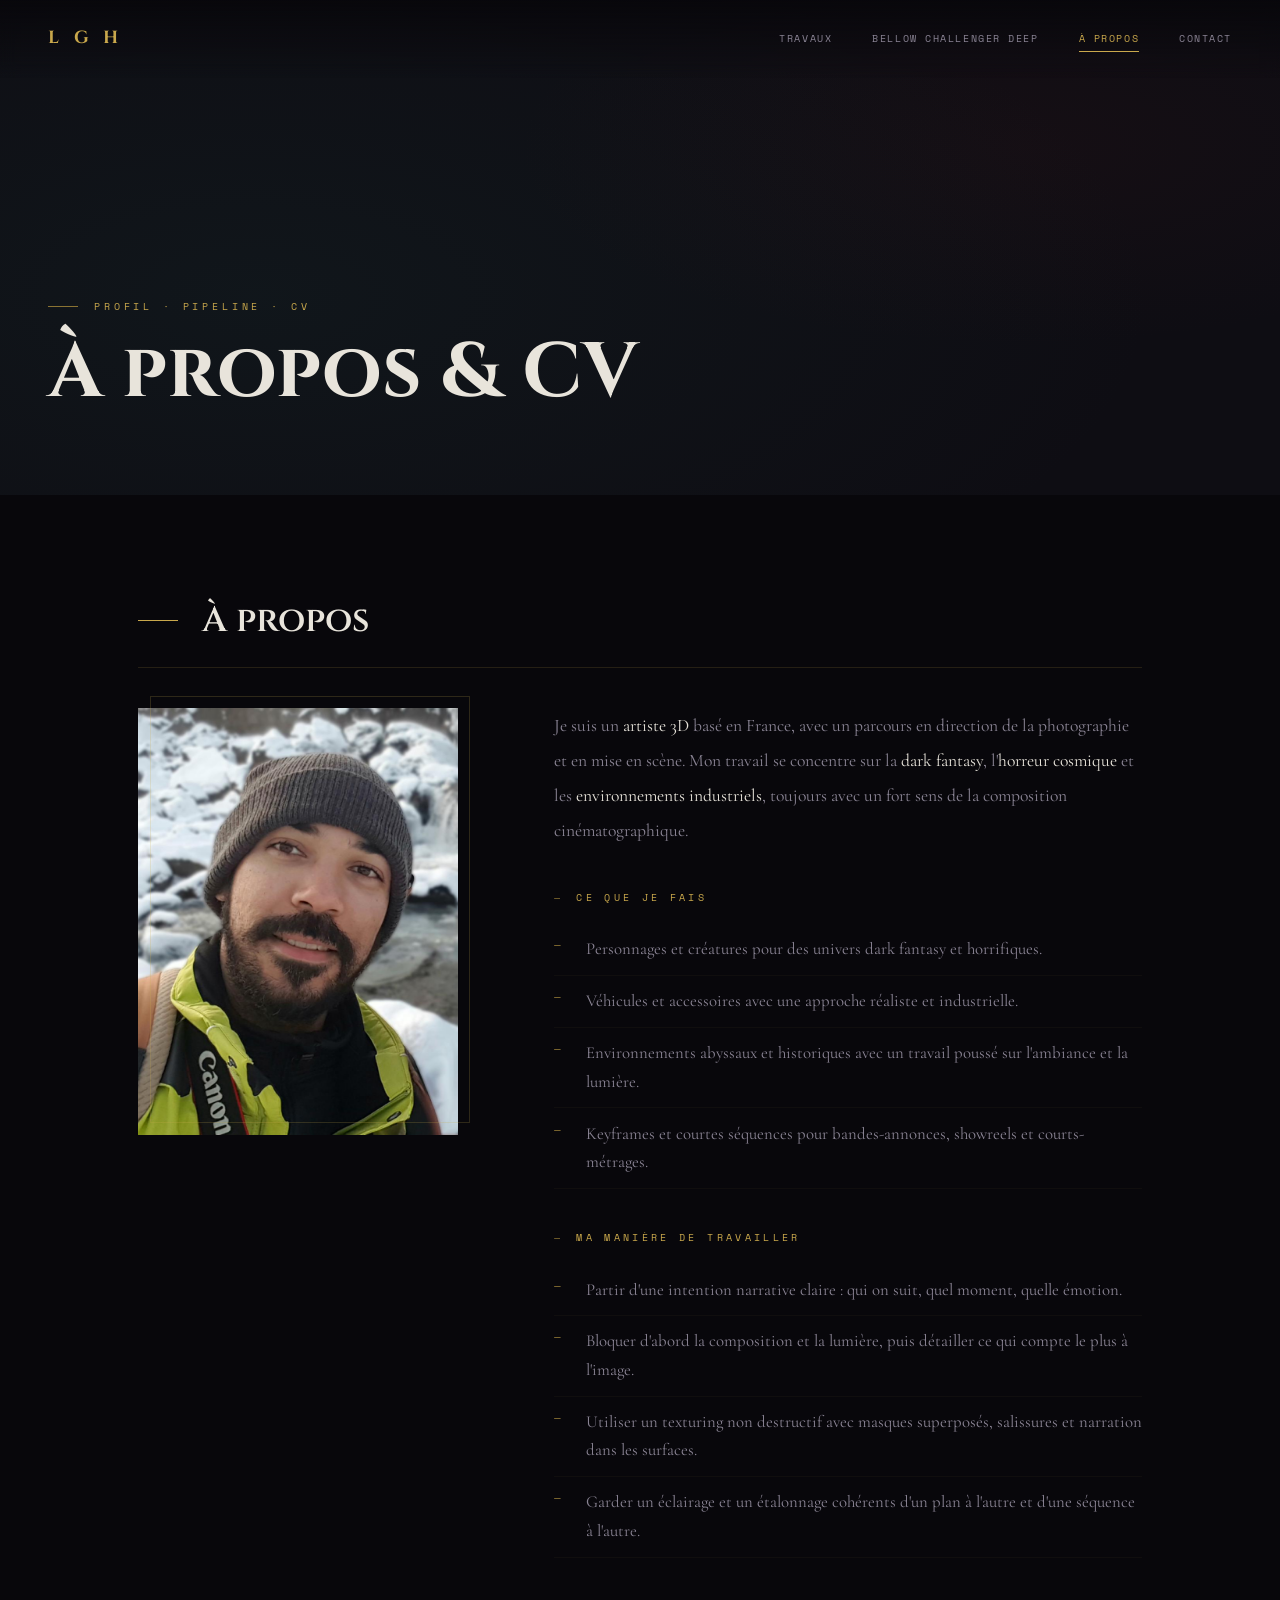
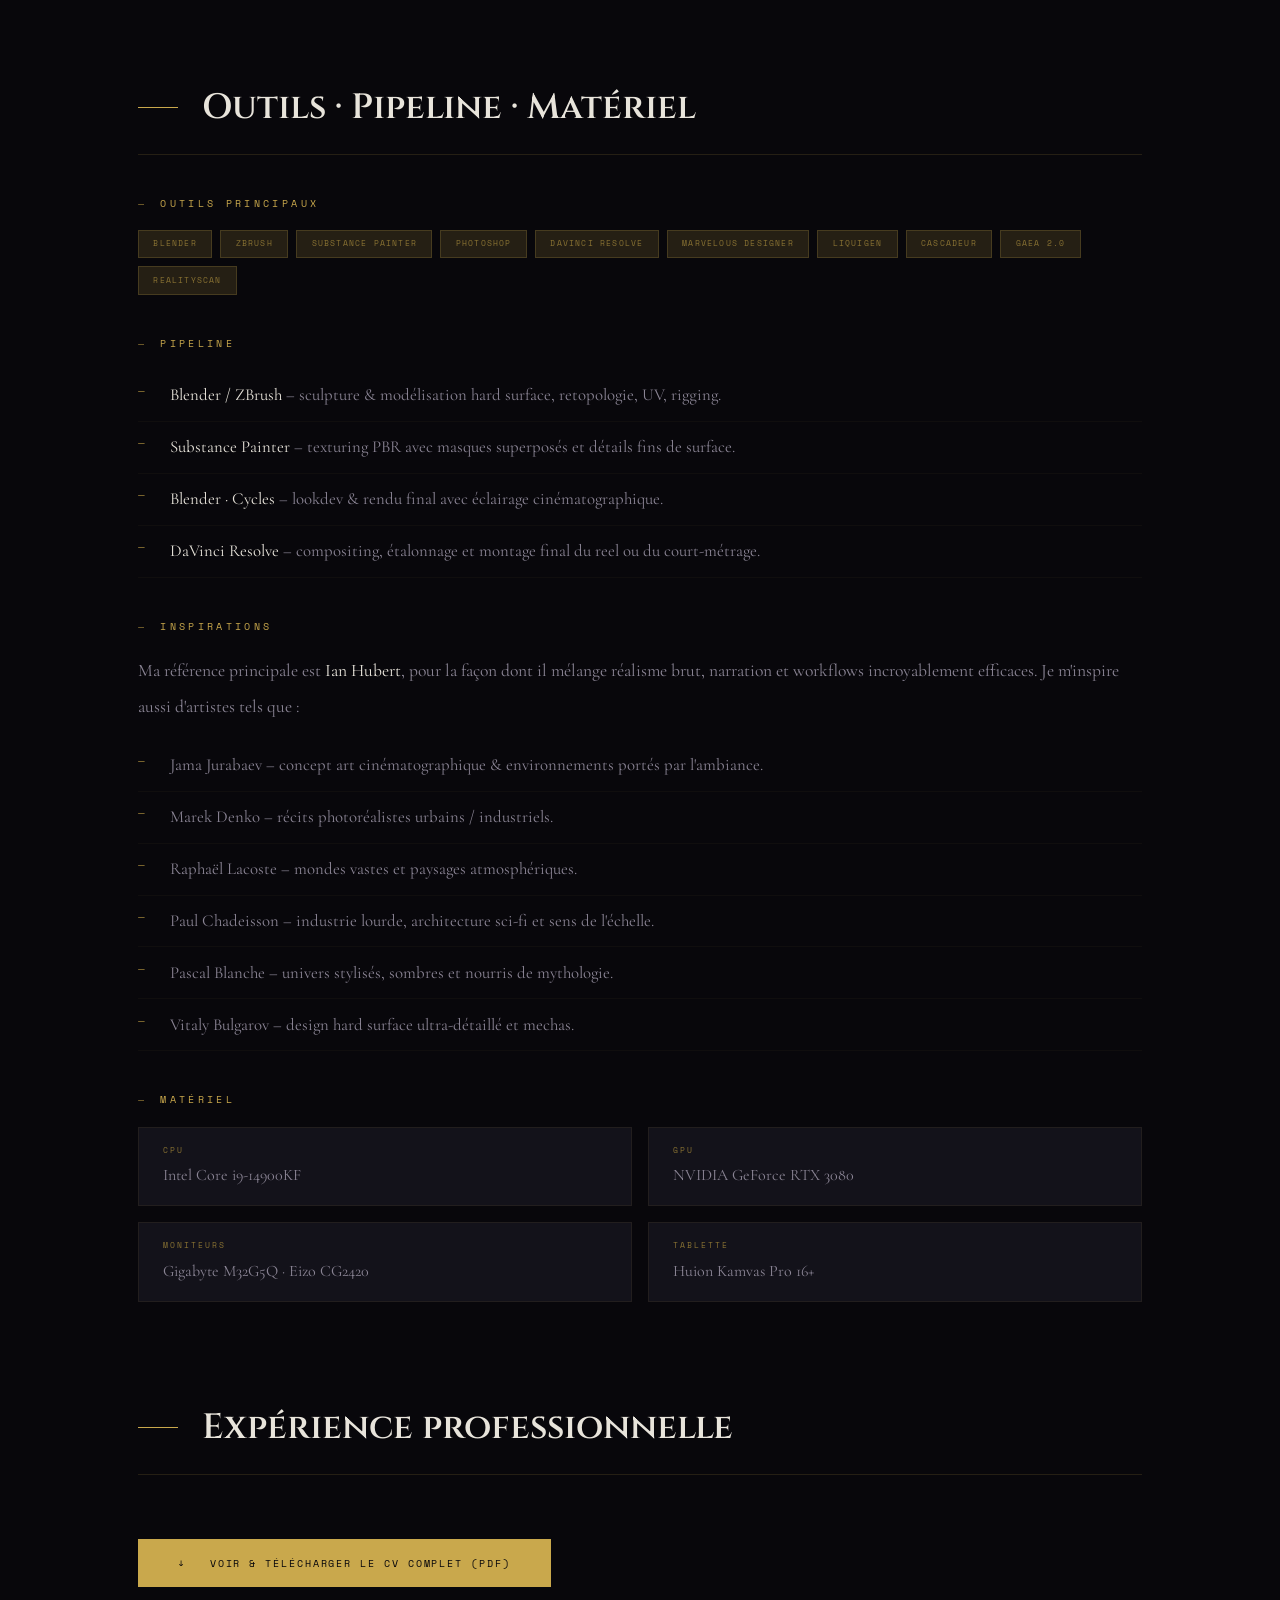
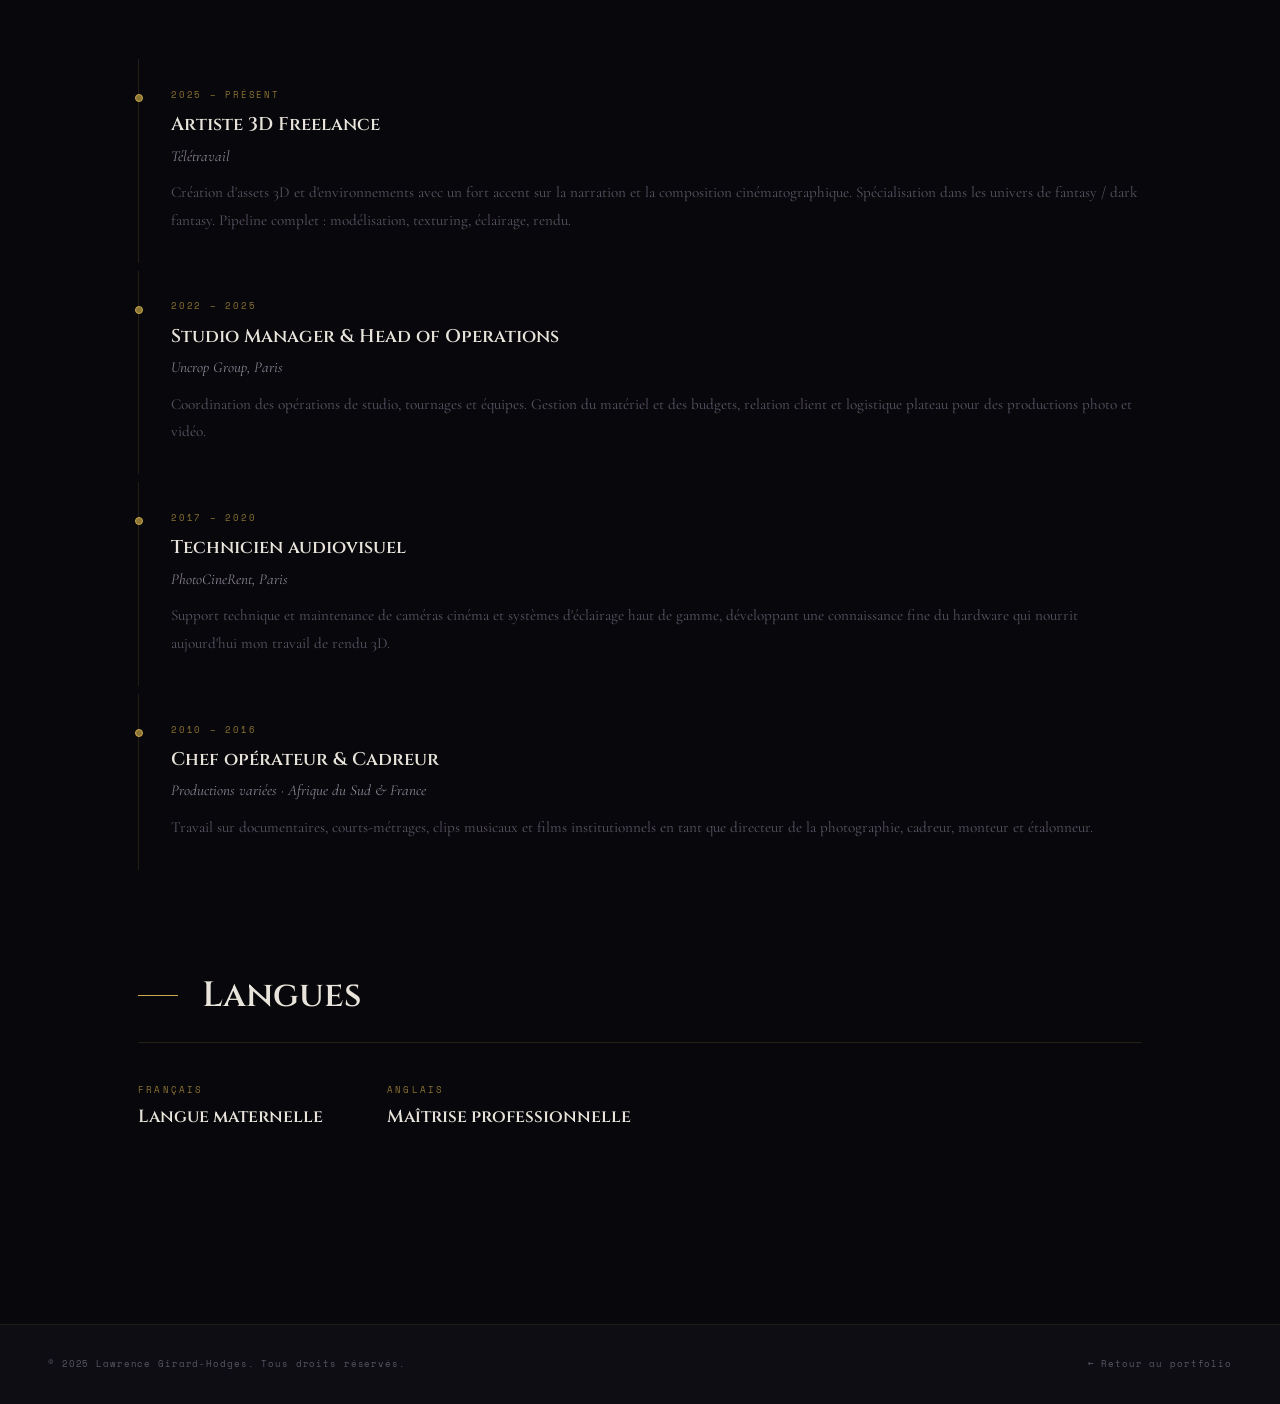
==== about.html @ d0514283 "Add files via upload" ====
<!DOCTYPE html>
<html lang="fr">
<head>
<meta charset="UTF-8">
<meta name="viewport" content="width=device-width, initial-scale=1.0">
<meta name="description" content="À propos, outils, pipeline et CV de Lawrence Girard-Hodges – Artiste 3D & Directeur de la photographie, spécialisé en dark fantasy, horreur cosmique et environnements industriels.">
<title>À propos & CV — Lawrence Girard-Hodges</title>
<link rel="icon" href="assets/images/ui/favicon.png">
<link href="https://fonts.googleapis.com/css2?family=Cinzel:wght@400;600;700;900&family=Cormorant+Garamond:ital,wght@0,300;0,400;0,600;1,300;1,400&family=Space+Mono:wght@400;700&display=swap" rel="stylesheet">
<link rel="stylesheet" href="assets/css/style.css">
<style>
/* ─── HERO PAGE ─── */
.page-hero {
  min-height: 55vh; display: flex; align-items: flex-end;
  padding: 10rem 3rem 5rem; position: relative; overflow: hidden;
  background: var(--bg-surface);
}
.page-hero::before {
  content: ''; position: absolute; inset: 0;
  background:
    radial-gradient(ellipse 70% 80% at 20% 60%, rgba(26,58,58,0.2), transparent),
    radial-gradient(ellipse 40% 40% at 80% 30%, rgba(107,32,32,0.08), transparent);
}
.page-hero-inner { position: relative; z-index: 2; max-width: 800px; }
.page-hero h1 {
  font-family: var(--font-display);
  font-size: clamp(3rem, 6vw, 5rem);
  font-weight: 700; line-height: 1.1;
}

/* ─── CORPS ─── */
.about-body { max-width: 1100px; margin: 0 auto; padding: 6rem 3rem; }

.about-block { margin-bottom: 6rem; }
.block-title {
  font-family: var(--font-display); font-size: clamp(1.6rem, 3vw, 2.2rem);
  font-weight: 600; margin-bottom: 2.5rem;
  padding-bottom: 1rem; border-bottom: 1px solid rgba(201,168,76,0.15);
  display: flex; align-items: center; gap: 1.5rem;
}
.block-title::before { content: ''; width: 40px; height: 1px; background: var(--accent); }

/* Portrait + texte intro */
.about-intro-grid {
  display: grid; grid-template-columns: 320px 1fr;
  gap: 6rem; align-items: start;
}
.about-portrait-wrap { position: relative; }
.about-portrait-wrap img {
  width: 100%; display: block; aspect-ratio: 3/4; object-fit: cover;
}
.about-portrait-wrap::before {
  content: ''; position: absolute;
  inset: -12px -12px 12px 12px;
  border: 1px solid rgba(201,168,76,0.2);
  pointer-events: none;
}
.about-text-block p {
  font-family: var(--font-body); font-size: 1.1rem;
  color: var(--text-secondary); line-height: 2; margin-bottom: 1.5rem;
}
.about-text-block strong { color: var(--text-primary); font-weight: 400; }

/* Sous-titre de section interne */
.sub-label {
  font-family: var(--font-mono); font-size: 0.6rem; letter-spacing: 0.35em;
  text-transform: uppercase; color: var(--accent);
  margin: 2.5rem 0 1.2rem;
  display: flex; align-items: center; gap: 0.8rem;
}
.sub-label::before { content: '—'; color: var(--accent-dim); }

/* Listes */
.about-ul {
  list-style: none; padding: 0; margin: 0 0 1.5rem;
}
.about-ul li {
  font-family: var(--font-body); font-size: 1.05rem;
  color: var(--text-secondary); padding: 0.7rem 0 0.7rem 2rem;
  position: relative; line-height: 1.7;
  border-bottom: 1px solid rgba(201,168,76,0.04);
}
.about-ul li::before {
  content: '—'; position: absolute; left: 0;
  color: var(--accent-dim); font-family: var(--font-mono); font-size: 0.7rem;
}
.about-ul strong { color: var(--text-primary); font-weight: 400; }

/* Tags outils */
.tools-tags { display: flex; flex-wrap: wrap; gap: 0.5rem; margin-top: 0.8rem; }
.tool-tag {
  font-family: var(--font-mono); font-size: 0.5rem; letter-spacing: 0.15em;
  padding: 0.4rem 0.9rem; background: var(--accent-glow);
  border: 1px solid rgba(201,168,76,0.2); color: var(--accent-dim);
  text-transform: uppercase;
}

/* Matériel */
.hardware-grid {
  display: grid; grid-template-columns: repeat(2, 1fr);
  gap: 1rem; margin-top: 1rem;
}
.hw-card {
  background: var(--bg-card); border: 1px solid rgba(201,168,76,0.08);
  padding: 1rem 1.5rem;
}
.hw-label {
  font-family: var(--font-mono); font-size: 0.5rem; letter-spacing: 0.25em;
  color: var(--accent-dim); text-transform: uppercase; margin-bottom: 0.3rem;
}
.hw-value { font-family: var(--font-body); font-size: 1rem; color: var(--text-secondary); }

/* Timeline expérience */
.exp-timeline { margin-top: 1.5rem; }
.exp-entry {
  padding: 1.8rem 0 1.8rem 2rem;
  border-left: 1px solid rgba(201,168,76,0.15);
  position: relative; margin-bottom: 0.5rem;
}
.exp-entry::before {
  content: ''; position: absolute; left: -4.5px; top: 2.2rem;
  width: 8px; height: 8px; border-radius: 50%;
  background: var(--accent-dim); border: 1px solid var(--accent);
}
.exp-date {
  font-family: var(--font-mono); font-size: 0.55rem; letter-spacing: 0.2em;
  color: var(--accent-dim); text-transform: uppercase;
}
.exp-role {
  font-family: var(--font-display); font-size: 1.15rem;
  font-weight: 600; margin: 0.4rem 0 0.2rem;
}
.exp-place {
  font-family: var(--font-body); color: var(--text-secondary);
  font-size: 0.95rem; font-style: italic; margin-bottom: 0.6rem;
}
.exp-desc {
  font-family: var(--font-body); color: var(--text-muted);
  font-size: 0.95rem; line-height: 1.8;
}

/* Download CV */
.cv-dl {
  display: inline-flex; align-items: center; gap: 1rem;
  font-family: var(--font-mono); font-size: 0.6rem; letter-spacing: 0.2em;
  text-transform: uppercase; color: var(--bg-deep);
  background: var(--accent); padding: 1rem 2.5rem;
  text-decoration: none; transition: background 0.3s; margin: 1.5rem 0 3rem;
}
.cv-dl:hover { background: #e0bc5a; }

/* Langues */
.langues-grid { display: flex; gap: 4rem; flex-wrap: wrap; margin-top: 1rem; }
.lang-item { }
.lang-name {
  font-family: var(--font-mono); font-size: 0.55rem; letter-spacing: 0.25em;
  color: var(--accent-dim); text-transform: uppercase; margin-bottom: 0.3rem;
}
.lang-level { font-family: var(--font-display); font-size: 1.1rem; font-weight: 600; }

@media (max-width: 900px) {
  .about-intro-grid { grid-template-columns: 1fr; gap: 3rem; }
  .about-portrait-wrap { max-width: 300px; }
  .hardware-grid { grid-template-columns: 1fr; }
  .about-body { padding: 4rem 1.5rem; }
}
</style>
</head>
<body>

<nav id="mainNav">
  <a href="index.html" class="nav-logo">L G H</a>
  <div class="nav-links" id="navLinks">
    <a href="index.html#works">Travaux</a>
    <a href="projet/bellow-challenger-deep.html">Bellow Challenger Deep</a>
    <a href="about.html" class="active">À propos</a>
    <a href="index.html#contact">Contact</a>
  </div>
  <button class="nav-burger" id="navBurger" aria-label="Menu" aria-expanded="false">
    <span></span><span></span><span></span>
  </button>
</nav>

<!-- HERO -->
<div class="page-hero">
  <div class="page-hero-inner reveal">
    <div class="section-label">Profil · Pipeline · CV</div>
    <h1>À propos &amp; CV</h1>
  </div>
</div>

<div class="about-body">

  <!-- ─── À PROPOS ─── -->
  <div class="about-block reveal">
    <h2 class="block-title">À propos</h2>
    <div class="about-intro-grid">
      <div class="about-portrait-wrap">
        <img src="assets/images/portrait/portraitlawrence.jpg"
             alt="Portrait de Lawrence Girard-Hodges">
      </div>
      <div class="about-text-block">
        <p>
          Je suis un <strong>artiste 3D</strong> basé en France, avec un parcours en direction
          de la photographie et en mise en scène. Mon travail se concentre sur la <strong>dark fantasy</strong>,
          l'<strong>horreur cosmique</strong> et les <strong>environnements industriels</strong>,
          toujours avec un fort sens de la composition cinématographique.
        </p>
        <div class="sub-label">Ce que je fais</div>
        <ul class="about-ul">
          <li>Personnages et créatures pour des univers dark fantasy et horrifiques.</li>
          <li>Véhicules et accessoires avec une approche réaliste et industrielle.</li>
          <li>Environnements abyssaux et historiques avec un travail poussé sur l'ambiance et la lumière.</li>
          <li>Keyframes et courtes séquences pour bandes-annonces, showreels et courts-métrages.</li>
        </ul>
        <div class="sub-label">Ma manière de travailler</div>
        <ul class="about-ul">
          <li>Partir d'une intention narrative claire : qui on suit, quel moment, quelle émotion.</li>
          <li>Bloquer d'abord la composition et la lumière, puis détailler ce qui compte le plus à l'image.</li>
          <li>Utiliser un texturing non destructif avec masques superposés, salissures et narration dans les surfaces.</li>
          <li>Garder un éclairage et un étalonnage cohérents d'un plan à l'autre et d'une séquence à l'autre.</li>
        </ul>
      </div>
    </div>
  </div>

  <!-- ─── OUTILS & PIPELINE ─── -->
  <div class="about-block reveal">
    <h2 class="block-title">Outils · Pipeline · Matériel</h2>

    <div class="sub-label">Outils principaux</div>
    <div class="tools-tags">
      <span class="tool-tag">Blender</span>
      <span class="tool-tag">ZBrush</span>
      <span class="tool-tag">Substance Painter</span>
      <span class="tool-tag">Photoshop</span>
      <span class="tool-tag">DaVinci Resolve</span>
      <span class="tool-tag">Marvelous Designer</span>
      <span class="tool-tag">LiquiGen</span>
      <span class="tool-tag">Cascadeur</span>
      <span class="tool-tag">Gaea 2.0</span>
      <span class="tool-tag">RealityScan</span>
    </div>

    <div class="sub-label" style="margin-top:2.5rem">Pipeline</div>
    <ul class="about-ul">
      <li><strong>Blender / ZBrush</strong> – sculpture &amp; modélisation hard surface, retopologie, UV, rigging.</li>
      <li><strong>Substance Painter</strong> – texturing PBR avec masques superposés et détails fins de surface.</li>
      <li><strong>Blender · Cycles</strong> – lookdev &amp; rendu final avec éclairage cinématographique.</li>
      <li><strong>DaVinci Resolve</strong> – compositing, étalonnage et montage final du reel ou du court-métrage.</li>
    </ul>

    <div class="sub-label" style="margin-top:2.5rem">Inspirations</div>
    <p style="font-family:var(--font-body);font-size:1.1rem;color:var(--text-secondary);line-height:2;margin-bottom:1rem">
      Ma référence principale est <strong style="color:var(--text-primary);font-weight:400">Ian Hubert</strong>,
      pour la façon dont il mélange réalisme brut, narration et workflows incroyablement efficaces.
      Je m'inspire aussi d'artistes tels que :
    </p>
    <ul class="about-ul">
      <li>Jama Jurabaev – concept art cinématographique &amp; environnements portés par l'ambiance.</li>
      <li>Marek Denko – récits photoréalistes urbains / industriels.</li>
      <li>Raphaël Lacoste – mondes vastes et paysages atmosphériques.</li>
      <li>Paul Chadeisson – industrie lourde, architecture sci-fi et sens de l'échelle.</li>
      <li>Pascal Blanche – univers stylisés, sombres et nourris de mythologie.</li>
      <li>Vitaly Bulgarov – design hard surface ultra-détaillé et mechas.</li>
    </ul>

    <div class="sub-label" style="margin-top:2.5rem">Matériel</div>
    <div class="hardware-grid">
      <div class="hw-card">
        <div class="hw-label">CPU</div>
        <div class="hw-value">Intel Core i9-14900KF</div>
      </div>
      <div class="hw-card">
        <div class="hw-label">GPU</div>
        <div class="hw-value">NVIDIA GeForce RTX 3080</div>
      </div>
      <div class="hw-card">
        <div class="hw-label">Moniteurs</div>
        <div class="hw-value">Gigabyte M32G5Q · Eizo CG2420</div>
      </div>
      <div class="hw-card">
        <div class="hw-label">Tablette</div>
        <div class="hw-value">Huion Kamvas Pro 16+</div>
      </div>
    </div>
  </div>

  <!-- ─── EXPÉRIENCE ─── -->
  <div class="about-block reveal">
    <h2 class="block-title">Expérience professionnelle</h2>
    <a href="docs/CV_Lawrence_Girard_Hodges_3D_Artist.pdf"
       class="cv-dl" target="_blank" rel="noopener" download>
      ↓ &nbsp; Voir &amp; télécharger le CV complet (PDF)
    </a>
    <div class="exp-timeline">
      <div class="exp-entry">
        <div class="exp-date">2025 – Présent</div>
        <div class="exp-role">Artiste 3D Freelance</div>
        <div class="exp-place">Télétravail</div>
        <div class="exp-desc">
          Création d'assets 3D et d'environnements avec un fort accent sur la narration et la
          composition cinématographique. Spécialisation dans les univers de fantasy / dark fantasy.
          Pipeline complet : modélisation, texturing, éclairage, rendu.
        </div>
      </div>
      <div class="exp-entry">
        <div class="exp-date">2022 – 2025</div>
        <div class="exp-role">Studio Manager &amp; Head of Operations</div>
        <div class="exp-place">Uncrop Group, Paris</div>
        <div class="exp-desc">
          Coordination des opérations de studio, tournages et équipes. Gestion du matériel
          et des budgets, relation client et logistique plateau pour des productions photo et vidéo.
        </div>
      </div>
      <div class="exp-entry">
        <div class="exp-date">2017 – 2020</div>
        <div class="exp-role">Technicien audiovisuel</div>
        <div class="exp-place">PhotoCineRent, Paris</div>
        <div class="exp-desc">
          Support technique et maintenance de caméras cinéma et systèmes d'éclairage haut de gamme,
          développant une connaissance fine du hardware qui nourrit aujourd'hui mon travail de rendu 3D.
        </div>
      </div>
      <div class="exp-entry">
        <div class="exp-date">2010 – 2016</div>
        <div class="exp-role">Chef opérateur &amp; Cadreur</div>
        <div class="exp-place">Productions variées · Afrique du Sud &amp; France</div>
        <div class="exp-desc">
          Travail sur documentaires, courts-métrages, clips musicaux et films institutionnels
          en tant que directeur de la photographie, cadreur, monteur et étalonneur.
        </div>
      </div>
    </div>
  </div>

  <!-- ─── LANGUES ─── -->
  <div class="about-block reveal">
    <h2 class="block-title">Langues</h2>
    <div class="langues-grid">
      <div class="lang-item">
        <div class="lang-name">Français</div>
        <div class="lang-level">Langue maternelle</div>
      </div>
      <div class="lang-item">
        <div class="lang-name">Anglais</div>
        <div class="lang-level">Maîtrise professionnelle</div>
      </div>
    </div>
  </div>

</div><!-- /about-body -->

<footer>
  <span>© 2025 Lawrence Girard-Hodges. Tous droits réservés.</span>
  <a href="index.html">← Retour au portfolio</a>
</footer>

<script src="assets/js/main.js"></script>
</body>
</html>
---- assets/css/style.css ----
/* ════════════════════════════════════════════════════════
   LAWRENCE GIRARD-HODGES — Portfolio CSS
   ════════════════════════════════════════════════════════ */

*, *::before, *::after { margin: 0; padding: 0; box-sizing: border-box; }

:root {
  --bg-deep: #08070b;
  --bg-surface: #0e0d13;
  --bg-card: #13121a;
  --bg-elevated: #1a1924;
  --text-primary: #e8e4db;
  --text-secondary: #8a8494;
  --text-muted: #5a5565;
  --accent: #c9a84c;
  --accent-dim: #8a7333;
  --accent-glow: rgba(201, 168, 76, 0.15);
  --red-dark: #6b2020;
  --teal-deep: #1a3a3a;
  --font-display: 'Cinzel', serif;
  --font-body: 'Cormorant Garamond', serif;
  --font-mono: 'Space Mono', monospace;
  --transition: all 0.3s ease;
}

html { scroll-behavior: smooth; }

body {
  background: var(--bg-deep);
  color: var(--text-primary);
  font-family: var(--font-body);
  font-size: 18px;
  line-height: 1.7;
  overflow-x: hidden;
}

/* ═══ NAVIGATION ═══ */
nav {
  position: fixed; top: 0; left: 0; right: 0; z-index: 1000;
  padding: 1.5rem 3rem;
  display: flex; justify-content: space-between; align-items: center;
  background: linear-gradient(to bottom, rgba(8,7,11,0.95), transparent);
  backdrop-filter: blur(8px);
  transition: var(--transition);
}
nav.scrolled {
  padding: 1rem 3rem;
  background: rgba(8,7,11,0.97);
  border-bottom: 1px solid rgba(201,168,76,0.1);
}
.nav-logo {
  font-family: var(--font-display);
  font-size: 1.1rem; font-weight: 700;
  letter-spacing: 0.3em; color: var(--accent);
  text-decoration: none;
}
.nav-links { display: flex; gap: 2.5rem; align-items: center; }
.nav-links a {
  font-family: var(--font-mono);
  font-size: 0.65rem; letter-spacing: 0.15em;
  text-transform: uppercase; color: var(--text-secondary);
  text-decoration: none; position: relative;
  transition: color 0.3s;
}
.nav-links a:hover { color: var(--text-primary); }
.nav-links a.active { color: var(--accent); }
.nav-links a::after {
  content: ''; position: absolute;
  bottom: -4px; left: 0; width: 0; height: 1px;
  background: var(--accent);
  transition: width 0.3s ease;
}
.nav-links a:hover::after, .nav-links a.active::after { width: 100%; }
.nav-lang {
  display: flex; align-items: center; gap: 0.4rem;
  font-family: var(--font-mono); font-size: 0.6rem;
  padding: 0.3rem 0.8rem; border: 1px solid var(--text-muted);
  color: var(--text-muted); cursor: pointer;
  transition: var(--transition); background: none;
}
.nav-lang img { width: 14px; height: 10px; object-fit: cover; }
.nav-lang:hover { border-color: var(--accent); color: var(--accent); }
.nav-burger { display: none; flex-direction: column; gap: 5px; cursor: pointer; background: none; border: none; padding: 4px; }
.nav-burger span { display: block; width: 24px; height: 1px; background: var(--text-secondary); transition: var(--transition); }

/* ═══ SECTIONS COMMUNES ═══ */
section { padding: 8rem 3rem; position: relative; }
.container { max-width: 1200px; margin: 0 auto; }

.section-label {
  font-family: var(--font-mono);
  font-size: 0.6rem; letter-spacing: 0.4em;
  text-transform: uppercase; color: var(--accent);
  margin-bottom: 1rem;
  display: flex; align-items: center; gap: 1rem;
}
.section-label::before { content: ''; width: 30px; height: 1px; background: var(--accent-dim); }
.section-title {
  font-family: var(--font-display);
  font-size: clamp(2rem, 4vw, 3.2rem);
  font-weight: 700; letter-spacing: 0.03em;
  line-height: 1.2; margin-bottom: 1.5rem;
}
.section-desc { max-width: 550px; color: var(--text-secondary); font-size: 1.1rem; font-weight: 300; }

/* ═══ HERO ═══ */
.hero {
  min-height: 100vh;
  display: flex; flex-direction: column;
  justify-content: center; align-items: center;
  text-align: center;
  position: relative; overflow: hidden;
}
.hero::before {
  content: ''; position: absolute; inset: 0;
  background:
    radial-gradient(ellipse 80% 60% at 50% 40%, rgba(26,58,58,0.25), transparent),
    radial-gradient(ellipse 40% 30% at 70% 60%, rgba(107,32,32,0.12), transparent);
  animation: heroGlow 8s ease-in-out infinite alternate;
}
@keyframes heroGlow { 0% { opacity: 0.6; } 100% { opacity: 1; } }
.hero-noise {
  position: absolute; inset: 0;
  background: url("data:image/svg+xml,%3Csvg viewBox='0 0 256 256' xmlns='http://www.w3.org/2000/svg'%3E%3Cfilter id='n'%3E%3CfeTurbulence type='fractalNoise' baseFrequency='0.9' numOctaves='4' stitchTiles='stitch'/%3E%3C/filter%3E%3Crect width='100%25' height='100%25' filter='url(%23n)' opacity='0.03'/%3E%3C/svg%3E");
  pointer-events: none;
}
.hero-line {
  position: absolute; top: 20%; left: 50%;
  width: 1px; height: 15vh;
  background: linear-gradient(to bottom, transparent, var(--accent-dim), transparent);
  animation: linePulse 3s ease-in-out infinite;
}
@keyframes linePulse {
  0%, 100% { opacity: 0.3; transform: translateX(-50%) scaleY(0.8); }
  50% { opacity: 0.7; transform: translateX(-50%) scaleY(1); }
}
.hero-content { position: relative; z-index: 2; padding: 0 1rem; }
.hero-subtitle {
  font-family: var(--font-mono);
  font-size: 0.65rem; letter-spacing: 0.4em;
  text-transform: uppercase; color: var(--accent);
  margin-bottom: 2rem;
  opacity: 0; animation: fadeUp 1s 0.3s forwards;
}
.hero-title {
  font-family: var(--font-display);
  font-size: clamp(2.5rem, 6vw, 5rem);
  font-weight: 900; line-height: 1.1;
  letter-spacing: 0.05em;
  margin-bottom: 1.5rem;
  opacity: 0; animation: fadeUp 1s 0.6s forwards;
}
.hero-title span {
  display: block;
  background: linear-gradient(135deg, var(--text-primary) 0%, var(--accent) 50%, var(--text-primary) 100%);
  background-size: 200% auto;
  -webkit-background-clip: text; -webkit-text-fill-color: transparent;
  background-clip: text;
  animation: shimmer 4s ease-in-out infinite;
}
@keyframes shimmer { 0%, 100% { background-position: 0% center; } 50% { background-position: 200% center; } }
.hero-tagline {
  font-family: var(--font-body);
  font-size: 1.3rem; font-weight: 300;
  font-style: italic; color: var(--text-secondary);
  margin-bottom: 3rem;
  opacity: 0; animation: fadeUp 1s 0.9s forwards;
}
.hero-tags {
  display: flex; gap: 1rem; justify-content: center; flex-wrap: wrap;
  opacity: 0; animation: fadeUp 1s 1.2s forwards;
}
.hero-tag {
  font-family: var(--font-mono);
  font-size: 0.55rem; letter-spacing: 0.15em;
  text-transform: uppercase;
  padding: 0.4rem 1rem;
  border: 1px solid var(--text-muted);
  color: var(--text-muted);
  transition: var(--transition);
}
.hero-tag:hover { border-color: var(--accent); color: var(--accent); }
.hero-scroll {
  position: absolute; bottom: 3rem; left: 50%;
  transform: translateX(-50%);
  display: flex; flex-direction: column; align-items: center; gap: 0.5rem;
  opacity: 0; animation: fadeUp 1s 1.5s forwards;
}
.hero-scroll span {
  font-family: var(--font-mono); font-size: 0.55rem;
  letter-spacing: 0.2em; color: var(--text-muted);
  writing-mode: vertical-lr;
}
.hero-scroll-line {
  width: 1px; height: 40px;
  background: var(--accent-dim);
  animation: scrollLine 2s ease-in-out infinite;
}
@keyframes scrollLine {
  0% { transform: scaleY(0); transform-origin: top; }
  50% { transform: scaleY(1); transform-origin: top; }
  51% { transform-origin: bottom; }
  100% { transform: scaleY(0); transform-origin: bottom; }
}
@keyframes fadeUp {
  from { opacity: 0; transform: translateY(30px); }
  to { opacity: 1; transform: translateY(0); }
}

/* ═══ FEATURED PROJECT ═══ */
.featured { padding: 0 3rem 8rem; }
.featured-card {
  position: relative; border-radius: 2px; overflow: hidden;
  display: grid; grid-template-columns: 1fr 1fr;
  background: var(--bg-card);
  border: 1px solid rgba(201,168,76,0.08);
  transition: border-color 0.4s;
}
.featured-card:hover { border-color: rgba(201,168,76,0.2); }
.featured-img { position: relative; overflow: hidden; min-height: 500px; }
.featured-img img { width: 100%; height: 100%; object-fit: cover; transition: transform 0.6s ease; }
.featured-card:hover .featured-img img { transform: scale(1.03); }
.featured-img::after {
  content: ''; position: absolute; inset: 0;
  background: linear-gradient(to right, transparent 60%, var(--bg-card));
}
.featured-info {
  padding: 4rem;
  display: flex; flex-direction: column; justify-content: center;
  background: var(--bg-card);
}
.featured-badge {
  display: inline-block;
  font-family: var(--font-mono); font-size: 0.5rem; letter-spacing: 0.3em;
  text-transform: uppercase; color: var(--accent);
  border: 1px solid var(--accent-dim);
  padding: 0.3rem 0.8rem; margin-bottom: 1.5rem;
}
.featured-name {
  font-family: var(--font-display);
  font-size: clamp(1.8rem, 3vw, 2.8rem);
  font-weight: 700; line-height: 1.2;
  margin-bottom: 1.5rem;
}
.featured-desc { color: var(--text-secondary); font-size: 1rem; margin-bottom: 2rem; line-height: 1.8; }
.featured-tags { display: flex; flex-wrap: wrap; gap: 0.5rem; margin-bottom: 2.5rem; }
.featured-tags span {
  font-family: var(--font-mono); font-size: 0.5rem; letter-spacing: 0.15em;
  padding: 0.3rem 0.8rem; background: var(--accent-glow);
  border: 1px solid rgba(201,168,76,0.25); color: var(--accent-dim);
  text-transform: uppercase;
}
.btn-view {
  display: inline-block;
  font-family: var(--font-mono); font-size: 0.6rem; letter-spacing: 0.2em;
  text-transform: uppercase; color: var(--text-primary);
  border: 1px solid var(--text-muted);
  padding: 0.8rem 2rem; text-decoration: none;
  transition: var(--transition); align-self: flex-start;
}
.btn-view:hover { border-color: var(--accent); color: var(--accent); }

/* ═══ WORKS GRID ═══ */
.works { background: var(--bg-surface); }
.works-filters { display: flex; gap: 1rem; flex-wrap: wrap; margin: 3rem 0 2rem; }
.filter-btn {
  font-family: var(--font-mono); font-size: 0.55rem; letter-spacing: 0.15em;
  text-transform: uppercase; color: var(--text-muted);
  background: none; border: 1px solid transparent;
  padding: 0.5rem 1.2rem; cursor: pointer;
  transition: var(--transition);
}
.filter-btn:hover, .filter-btn.active { color: var(--accent); border-color: rgba(201,168,76,0.3); }
.works-grid {
  display: grid;
  grid-template-columns: repeat(3, 1fr);
  gap: 3px;
}
.work-item {
  position: relative; overflow: hidden;
  aspect-ratio: 4/3; cursor: pointer;
}
.work-item img { width: 100%; height: 100%; object-fit: cover; transition: transform 0.5s ease; display: block; }
.work-item:hover img { transform: scale(1.05); }
.work-overlay {
  position: absolute; inset: 0;
  background: linear-gradient(to top, rgba(8,7,11,0.9) 0%, transparent 60%);
  opacity: 0; transition: opacity 0.3s;
  display: flex; flex-direction: column;
  justify-content: flex-end; padding: 1.5rem;
}
.work-item:hover .work-overlay { opacity: 1; }
.work-overlay span {
  font-family: var(--font-mono); font-size: 0.5rem; letter-spacing: 0.2em;
  text-transform: uppercase; color: var(--accent); margin-bottom: 0.3rem;
}
.work-overlay h4 { font-family: var(--font-display); font-size: 1rem; font-weight: 600; }

/* ═══ ABOUT ═══ */
.about {
  max-width: 1200px; margin: 0 auto;
  display: grid; grid-template-columns: 1fr 1fr; gap: 6rem; align-items: center;
}
.about-portrait { position: relative; }
.about-portrait img {
  width: 100%; aspect-ratio: 3/4; object-fit: cover; display: block;
}
.about-portrait::before {
  content: ''; position: absolute;
  inset: -12px -12px 12px 12px;
  border: 1px solid rgba(201,168,76,0.2);
  pointer-events: none;
}
.about-text h3 {
  font-family: var(--font-display);
  font-size: clamp(1.8rem, 3vw, 2.5rem);
  font-weight: 600; margin-bottom: 1.5rem;
}
.about-text p { color: var(--text-secondary); margin-bottom: 1.5rem; font-size: 1.1rem; }
.about-text strong { color: var(--text-primary); }
.tools-grid {
  display: grid; grid-template-columns: repeat(4, 1fr);
  gap: 1rem; margin-top: 2.5rem;
}
.tool {
  display: flex; flex-direction: column; align-items: center; gap: 0.5rem;
  padding: 1rem 0.5rem; background: var(--bg-card);
  border: 1px solid rgba(201,168,76,0.06);
  transition: border-color 0.3s;
}
.tool:hover { border-color: rgba(201,168,76,0.2); }
.tool img { width: 32px; height: 32px; object-fit: contain; filter: brightness(0.8); transition: filter 0.3s; }
.tool:hover img { filter: brightness(1); }
.tool span { font-family: var(--font-mono); font-size: 0.5rem; letter-spacing: 0.1em; color: var(--text-muted); text-transform: uppercase; }

/* ═══ CV ═══ */
.cv-section { background: var(--bg-surface); }
.cv-grid { display: grid; grid-template-columns: 1fr 1fr; gap: 4rem; margin-top: 4rem; }
.cv-column h3 {
  font-family: var(--font-display); font-size: 1.3rem; font-weight: 600;
  color: var(--accent); margin-bottom: 2rem;
  padding-bottom: 1rem; border-bottom: 1px solid rgba(201,168,76,0.15);
}
.cv-entry {
  padding: 1.5rem 0 1.5rem 1.5rem;
  border-left: 1px solid rgba(201,168,76,0.15);
  margin-bottom: 1.5rem; position: relative;
}
.cv-entry::before {
  content: ''; position: absolute; left: -4px; top: 1.8rem;
  width: 7px; height: 7px; border-radius: 50%;
  background: var(--accent-dim); border: 1px solid var(--accent);
}
.cv-date {
  font-family: var(--font-mono); font-size: 0.55rem; letter-spacing: 0.2em;
  color: var(--accent-dim); text-transform: uppercase;
}
.cv-role { font-family: var(--font-display); font-size: 1.1rem; margin: 0.3rem 0; }
.cv-place { font-family: var(--font-body); color: var(--text-secondary); font-size: 0.95rem; font-style: italic; }
.cv-download {
  display: inline-block; margin-top: 3rem;
  font-family: var(--font-mono); font-size: 0.6rem; letter-spacing: 0.2em;
  text-transform: uppercase; color: var(--accent);
  border: 1px solid var(--accent-dim);
  padding: 1rem 2.5rem; text-decoration: none;
  transition: var(--transition);
}
.cv-download:hover { background: var(--accent-glow); border-color: var(--accent); }

/* ═══ CONTACT ═══ */
.contact { text-align: center; }
.contact-title {
  font-family: var(--font-display);
  font-size: clamp(2.5rem, 5vw, 4rem);
  font-weight: 700; letter-spacing: 0.05em;
  margin-bottom: 1.5rem;
}
.contact-desc { color: var(--text-secondary); font-size: 1.2rem; max-width: 500px; margin: 0 auto 3rem; }
.contact-links { display: flex; justify-content: center; gap: 2rem; flex-wrap: wrap; margin-bottom: 2rem; }
.contact-link {
  font-family: var(--font-mono); font-size: 0.65rem; letter-spacing: 0.15em;
  text-transform: uppercase; color: var(--text-secondary);
  text-decoration: none; transition: color 0.3s;
}
.contact-link:hover { color: var(--accent); }
.contact-email {
  display: block;
  font-family: var(--font-body); font-size: 1.2rem; font-weight: 300;
  color: var(--text-muted); text-decoration: none;
  transition: color 0.3s; margin-top: 1rem;
}
.contact-email:hover { color: var(--accent); }

/* ═══ FOOTER ═══ */
footer {
  background: var(--bg-surface);
  border-top: 1px solid rgba(201,168,76,0.1);
  padding: 2rem 3rem;
  display: flex; justify-content: space-between; align-items: center;
  font-family: var(--font-mono); font-size: 0.55rem;
  letter-spacing: 0.1em; color: var(--text-muted);
}
footer a { color: var(--text-muted); text-decoration: none; transition: color 0.3s; }
footer a:hover { color: var(--accent); }

/* ═══ STATUS BADGE ═══ */
.status-badge {
  position: fixed; bottom: 2rem; right: 2rem; z-index: 90;
  display: flex; align-items: center; gap: 0.5rem;
  font-family: var(--font-mono); font-size: 0.5rem; letter-spacing: 0.15em;
  text-transform: uppercase; color: var(--text-muted);
  padding: 0.5rem 1rem;
  background: rgba(8,7,11,0.8); border: 1px solid rgba(201,168,76,0.1);
  backdrop-filter: blur(4px);
}
.status-dot {
  width: 6px; height: 6px; border-radius: 50%;
  background: #4caf50; animation: pulse 2s infinite;
}
@keyframes pulse { 0%, 100% { opacity: 1; } 50% { opacity: 0.4; } }

/* ═══ PAGE PROJET ═══ */
.project-hero {
  min-height: 70vh; position: relative; overflow: hidden;
  display: flex; align-items: flex-end;
}
.project-hero-img { position: absolute; inset: 0; }
.project-hero-img img { width: 100%; height: 100%; object-fit: cover; }
.project-hero-img::after {
  content: ''; position: absolute; inset: 0;
  background: linear-gradient(to top, var(--bg-deep) 0%, rgba(8,7,11,0.3) 60%, transparent);
}
.project-hero-content {
  position: relative; z-index: 2;
  padding: 6rem 3rem 4rem; width: 100%;
}
.project-breadcrumb {
  font-family: var(--font-mono); font-size: 0.55rem; letter-spacing: 0.2em;
  color: var(--text-muted); margin-bottom: 1rem;
}
.project-breadcrumb a { color: var(--text-muted); text-decoration: none; }
.project-breadcrumb a:hover { color: var(--accent); }
.project-title {
  font-family: var(--font-display);
  font-size: clamp(2.5rem, 5vw, 4.5rem);
  font-weight: 700; line-height: 1.1;
}
.project-gallery {
  display: grid; gap: 3px;
  grid-template-columns: repeat(2, 1fr);
}
.gallery-item { overflow: hidden; cursor: pointer; }
.gallery-item.wide { grid-column: span 2; }
.gallery-item img { width: 100%; height: 100%; object-fit: cover; display: block; transition: transform 0.5s; }
.gallery-item:hover img { transform: scale(1.03); }
.project-info {
  display: grid; grid-template-columns: 2fr 1fr; gap: 6rem;
  padding: 6rem 3rem;
}
.project-desc { font-size: 1.15rem; color: var(--text-secondary); line-height: 2; }
.project-meta { }
.project-meta-item { margin-bottom: 2rem; }
.project-meta-label {
  font-family: var(--font-mono); font-size: 0.5rem; letter-spacing: 0.3em;
  color: var(--accent); text-transform: uppercase; margin-bottom: 0.5rem;
}
.project-meta-value { font-family: var(--font-display); font-size: 1rem; }
.project-nav {
  display: flex; justify-content: space-between; padding: 3rem;
  border-top: 1px solid rgba(201,168,76,0.1);
}
.project-nav a {
  font-family: var(--font-mono); font-size: 0.6rem; letter-spacing: 0.15em;
  text-transform: uppercase; color: var(--text-secondary);
  text-decoration: none; transition: color 0.3s;
}
.project-nav a:hover { color: var(--accent); }

/* ═══ LIGHTBOX ═══ */
.lightbox {
  position: fixed; inset: 0; z-index: 9999;
  background: rgba(8,7,11,0.96);
  display: flex; align-items: center; justify-content: center;
  opacity: 0; pointer-events: none; transition: opacity 0.3s;
}
.lightbox.active { opacity: 1; pointer-events: all; }
.lightbox img { max-width: 90vw; max-height: 90vh; object-fit: contain; }
.lightbox-close {
  position: absolute; top: 2rem; right: 2rem;
  font-family: var(--font-mono); font-size: 0.7rem; letter-spacing: 0.2em;
  color: var(--text-muted); cursor: pointer; background: none; border: none;
  transition: color 0.3s;
}
.lightbox-close:hover { color: var(--accent); }
.lightbox-nav {
  position: absolute; top: 50%; transform: translateY(-50%);
  font-size: 1.5rem; color: var(--text-muted); cursor: pointer;
  background: none; border: none; transition: color 0.3s; padding: 1rem;
}
.lightbox-nav:hover { color: var(--accent); }
.lightbox-prev { left: 2rem; }
.lightbox-next { right: 2rem; }

/* ═══ SCROLL REVEAL ═══ */
.reveal { opacity: 0; transform: translateY(30px); transition: opacity 0.7s ease, transform 0.7s ease; }
.reveal.visible { opacity: 1; transform: none; }

/* ═══ RESPONSIVE ═══ */
@media (max-width: 900px) {
  nav { padding: 1.2rem 1.5rem; }
  nav.scrolled { padding: 0.8rem 1.5rem; }
  .nav-links { display: none; gap: 1.5rem; }
  .nav-links.open {
    display: flex; flex-direction: column;
    position: fixed; top: 0; left: 0; right: 0; bottom: 0;
    background: rgba(8,7,11,0.98); justify-content: center; align-items: center;
    z-index: 999; gap: 2.5rem;
  }
  .nav-links.open a { font-size: 1rem; }
  .nav-burger { display: flex; z-index: 1000; }
  section { padding: 5rem 1.5rem; }
  .featured { padding: 0 1.5rem 5rem; }
  .featured-card { grid-template-columns: 1fr; }
  .featured-img { min-height: 300px; }
  .featured-img::after { background: linear-gradient(to top, var(--bg-card), transparent); }
  .featured-info { padding: 2.5rem 2rem; }
  .works-grid { grid-template-columns: repeat(2, 1fr); }
  .about { grid-template-columns: 1fr; gap: 3rem; }
  .cv-grid { grid-template-columns: 1fr; gap: 2rem; }
  footer { flex-direction: column; gap: 1rem; text-align: center; }
  .project-info { grid-template-columns: 1fr; gap: 3rem; }
  .project-gallery { grid-template-columns: 1fr; }
  .gallery-item.wide { grid-column: span 1; }
}
@media (max-width: 600px) {
  .hero-title { font-size: clamp(2rem, 10vw, 3rem); }
  .works-grid { grid-template-columns: 1fr; }
  .tools-grid { grid-template-columns: repeat(4, 1fr); }
}
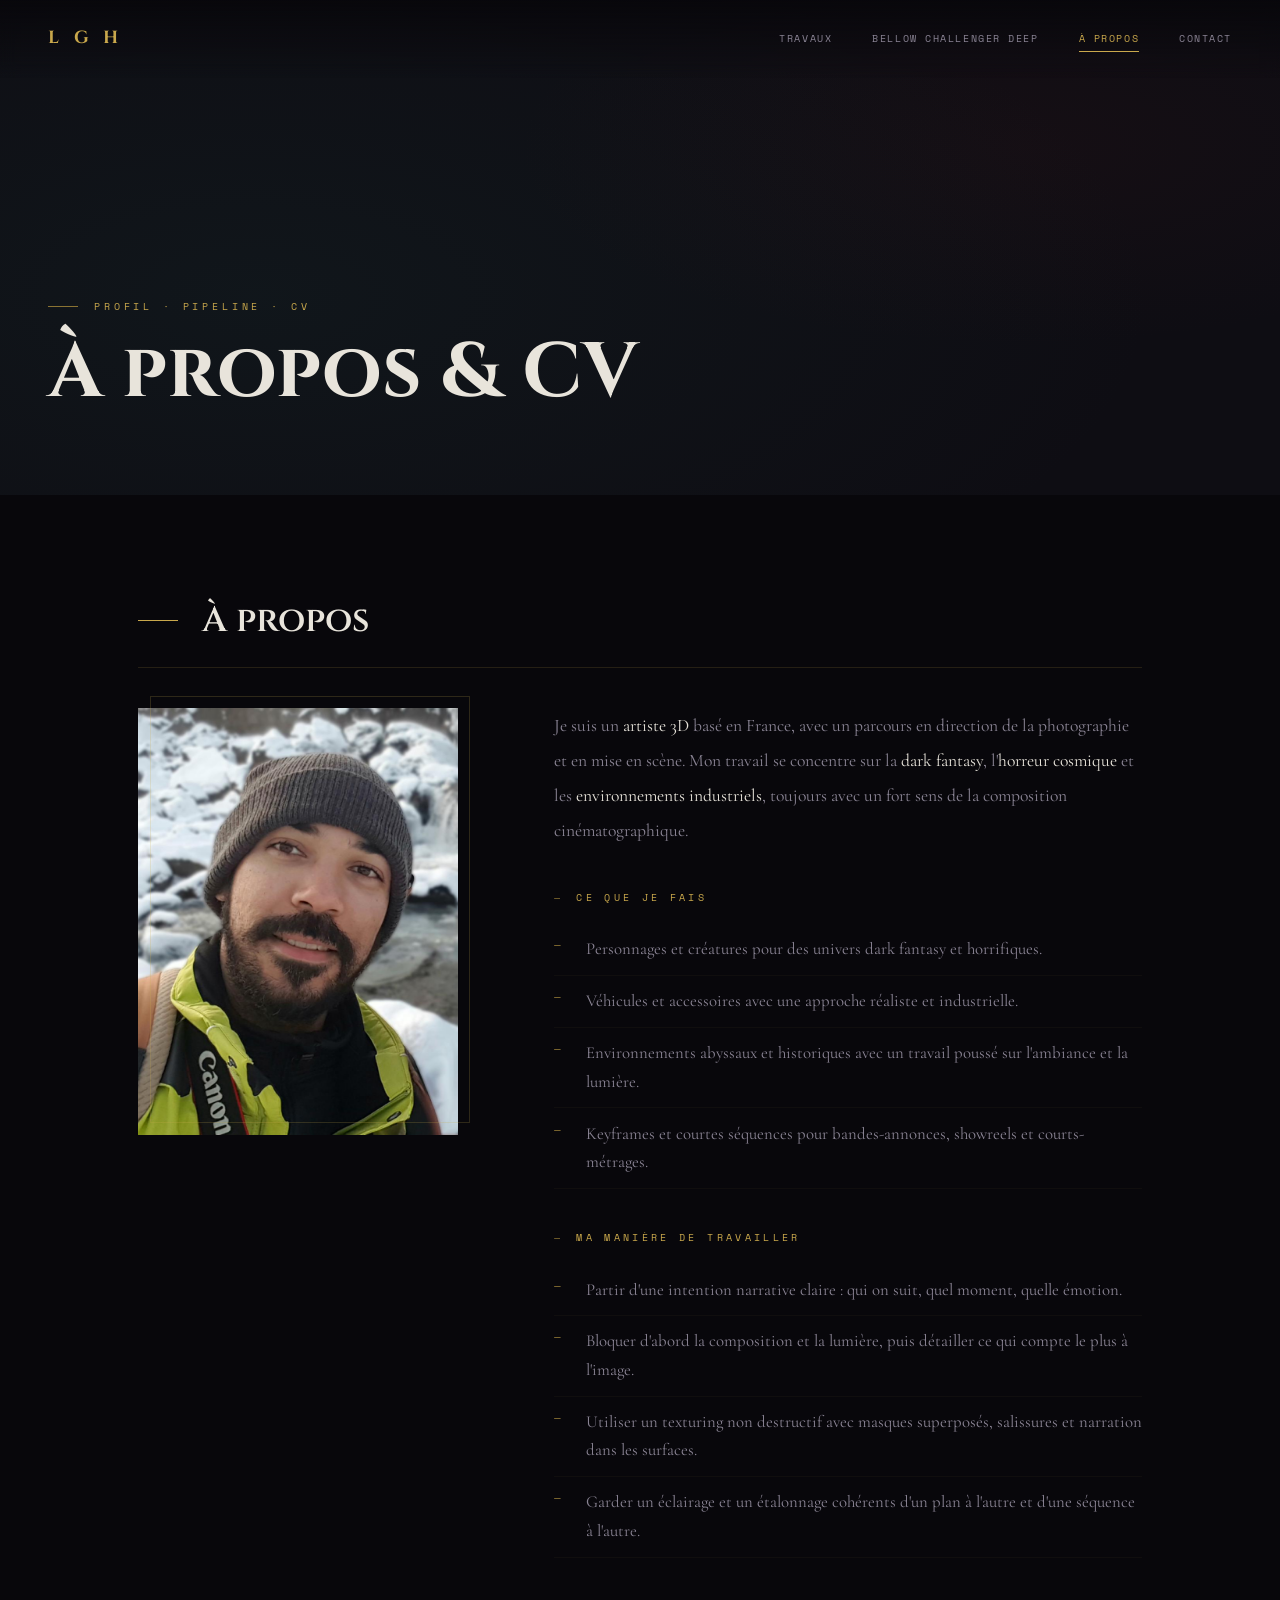
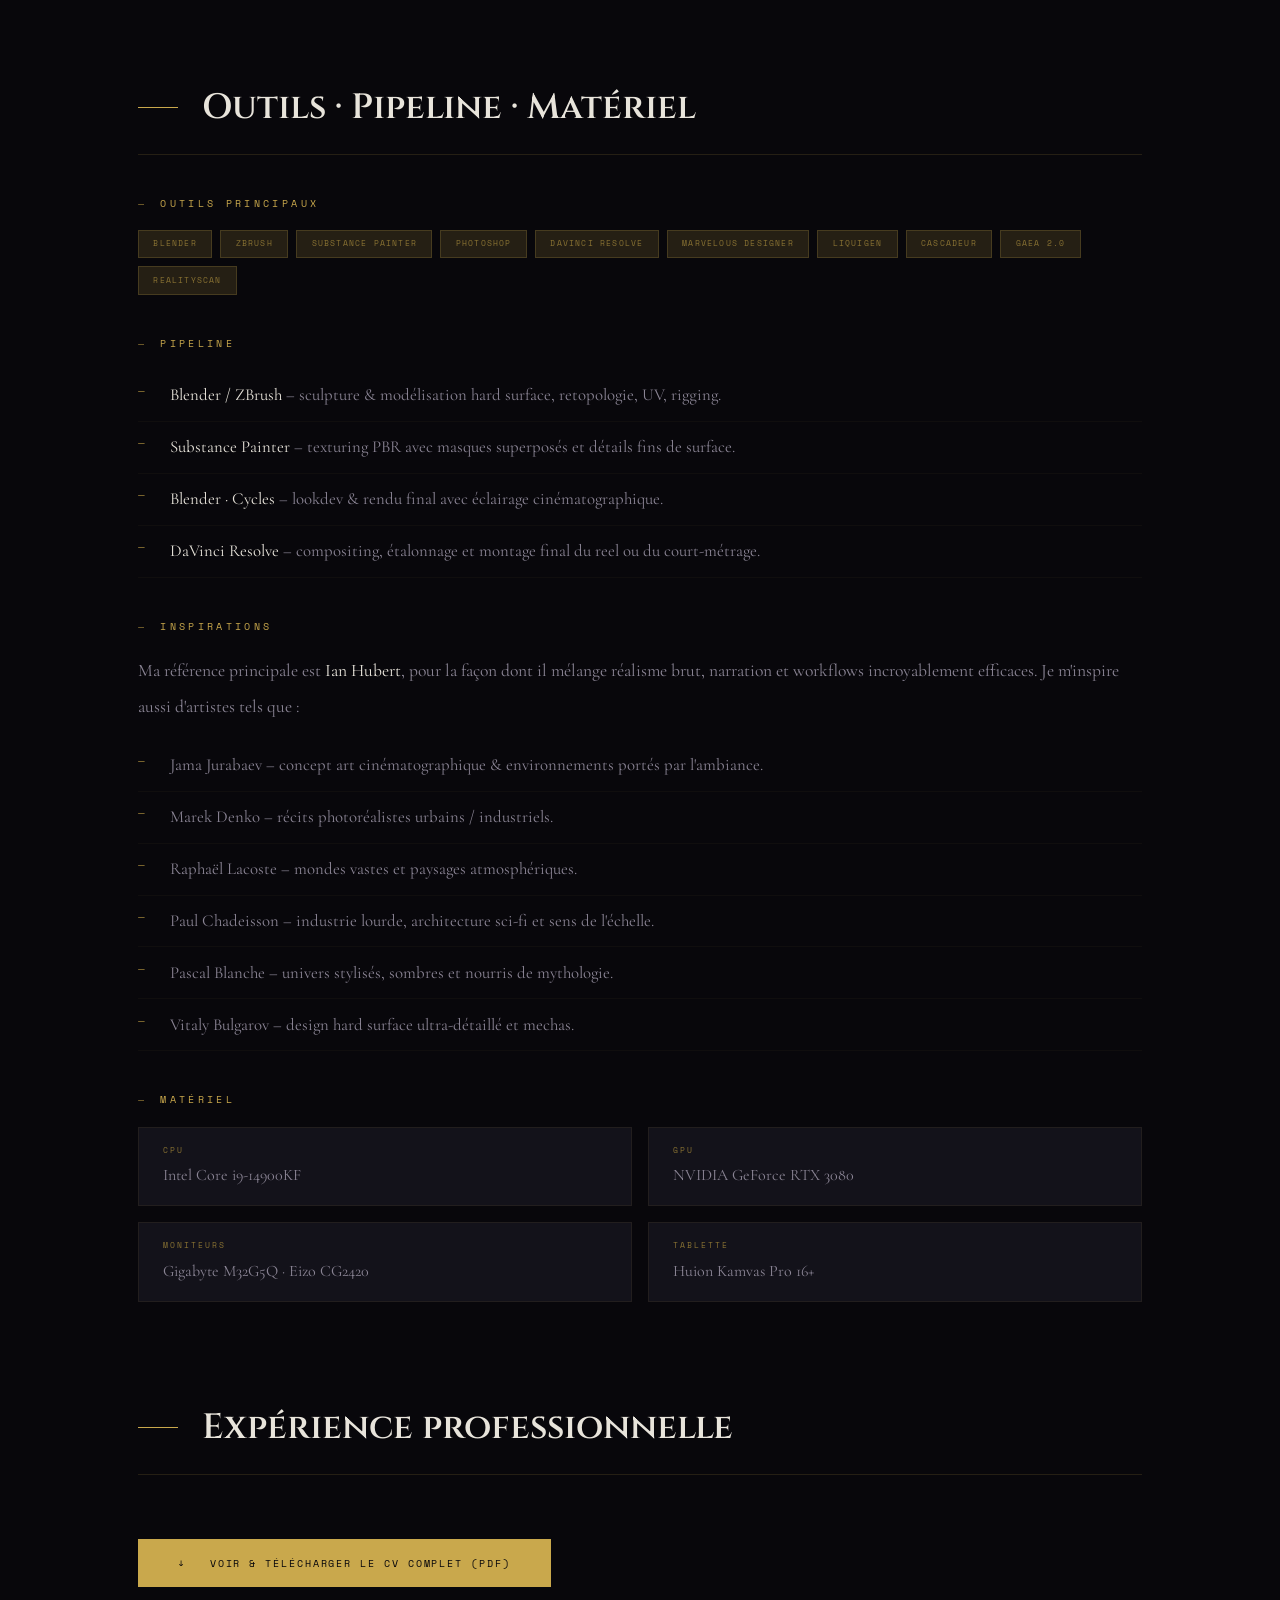
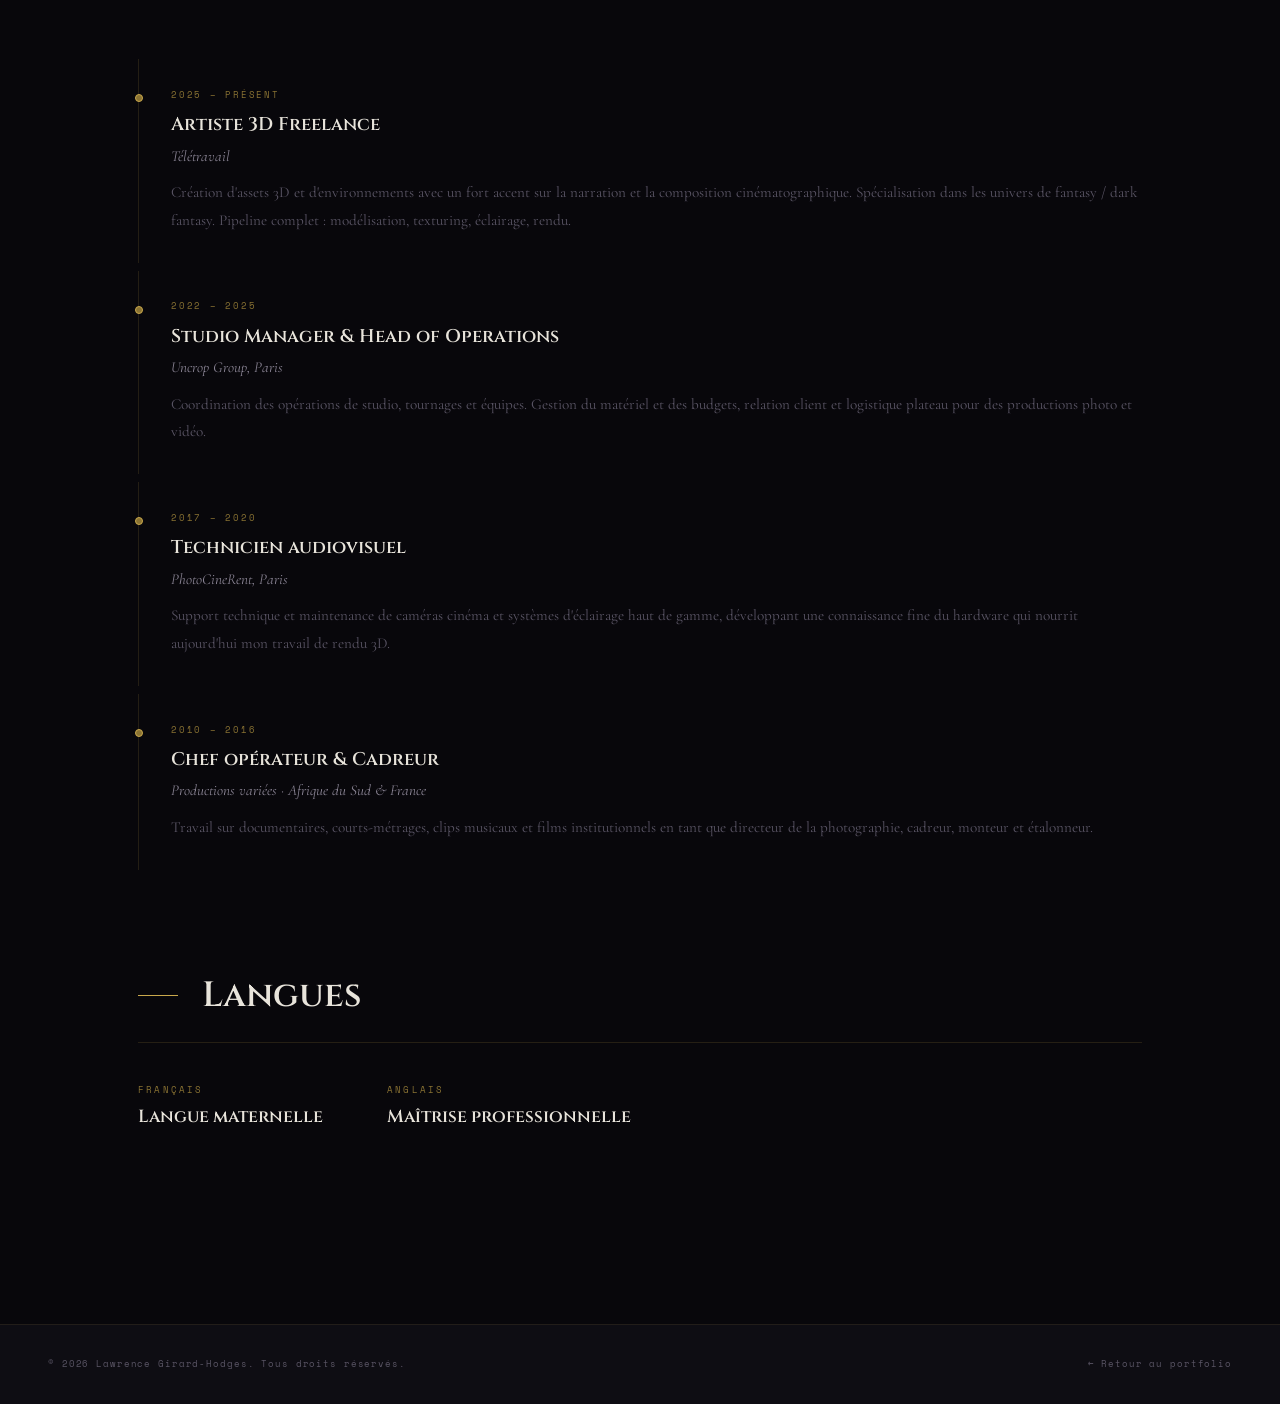
==== commit d812ea4a: "Update copyright year in footer to 2026" ====
--- a/about.html
+++ b/about.html
@@ -352,7 +352,7 @@
 </div><!-- /about-body -->
 
 <footer>
-  <span>© 2025 Lawrence Girard-Hodges. Tous droits réservés.</span>
+  <span>© 2026 Lawrence Girard-Hodges. Tous droits réservés.</span>
   <a href="index.html">← Retour au portfolio</a>
 </footer>
 
--- a/assets/css/style.css
+++ b/assets/css/style.css
@@ -3,6 +3,15 @@
    ════════════════════════════════════════════════════════ */
 
 *, *::before, *::after { margin: 0; padding: 0; box-sizing: border-box; }
+
+/* ─── Reset liens — supprime le violet/souligné du navigateur ─── */
+a { color: inherit; text-decoration: none; }
+a:visited { color: inherit; }
+
+/* ─── Fix liseret blanc sous les images (baseline gap) ─── */
+img { display: block; vertical-align: bottom; }
+figure { margin: 0; font-size: 0; line-height: 0; }
+figure img { display: block; width: 100%; height: 100%; object-fit: cover; }
 
 :root {
   --bg-deep: #08070b;
@@ -177,9 +186,9 @@
   padding: 0.4rem 1rem;
   border: 1px solid var(--text-muted);
   color: var(--text-muted);
-  transition: var(--transition);
-}
-.hero-tag:hover { border-color: var(--accent); color: var(--accent); }
+  cursor: default;
+  pointer-events: none;
+}
 .hero-scroll {
   position: absolute; bottom: 3rem; left: 50%;
   transform: translateX(-50%);
@@ -215,10 +224,12 @@
   background: var(--bg-card);
   border: 1px solid rgba(201,168,76,0.08);
   transition: border-color 0.4s;
+  color: var(--text-primary);
+  text-decoration: none;
 }
 .featured-card:hover { border-color: rgba(201,168,76,0.2); }
-.featured-img { position: relative; overflow: hidden; min-height: 500px; }
-.featured-img img { width: 100%; height: 100%; object-fit: cover; transition: transform 0.6s ease; }
+.featured-img { position: relative; overflow: hidden; min-height: 500px; font-size: 0; line-height: 0; }
+.featured-img img { width: 100%; height: 100%; object-fit: cover; transition: transform 0.6s ease; display: block; }
 .featured-card:hover .featured-img img { transform: scale(1.03); }
 .featured-img::after {
   content: ''; position: absolute; inset: 0;
@@ -279,6 +290,7 @@
 .work-item {
   position: relative; overflow: hidden;
   aspect-ratio: 4/3; cursor: pointer;
+  font-size: 0; line-height: 0;
 }
 .work-item img { width: 100%; height: 100%; object-fit: cover; transition: transform 0.5s ease; display: block; }
 .work-item:hover img { transform: scale(1.05); }
@@ -327,9 +339,11 @@
   padding: 1rem 0.5rem; background: var(--bg-card);
   border: 1px solid rgba(201,168,76,0.06);
   transition: border-color 0.3s;
-}
+  font-size: 0; line-height: 0;
+}
+.tool span { font-size: 0.5rem; line-height: 1.2; }
 .tool:hover { border-color: rgba(201,168,76,0.2); }
-.tool img { width: 32px; height: 32px; object-fit: contain; filter: brightness(0.8); transition: filter 0.3s; }
+.tool img { width: 32px; height: 32px; object-fit: contain; filter: brightness(0.8); transition: filter 0.3s; display: block; margin: 0 auto; }
 .tool:hover img { filter: brightness(1); }
 .tool span { font-family: var(--font-mono); font-size: 0.5rem; letter-spacing: 0.1em; color: var(--text-muted); text-transform: uppercase; }
 
@@ -424,8 +438,8 @@
   min-height: 70vh; position: relative; overflow: hidden;
   display: flex; align-items: flex-end;
 }
-.project-hero-img { position: absolute; inset: 0; }
-.project-hero-img img { width: 100%; height: 100%; object-fit: cover; }
+.project-hero-img { position: absolute; inset: 0; font-size: 0; line-height: 0; }
+.project-hero-img img { width: 100%; height: 100%; object-fit: cover; display: block; }
 .project-hero-img::after {
   content: ''; position: absolute; inset: 0;
   background: linear-gradient(to top, var(--bg-deep) 0%, rgba(8,7,11,0.3) 60%, transparent);
@@ -449,7 +463,7 @@
   display: grid; gap: 3px;
   grid-template-columns: repeat(2, 1fr);
 }
-.gallery-item { overflow: hidden; cursor: pointer; }
+.gallery-item { overflow: hidden; cursor: pointer; font-size: 0; line-height: 0; }
 .gallery-item.wide { grid-column: span 2; }
 .gallery-item img { width: 100%; height: 100%; object-fit: cover; display: block; transition: transform 0.5s; }
 .gallery-item:hover img { transform: scale(1.03); }
